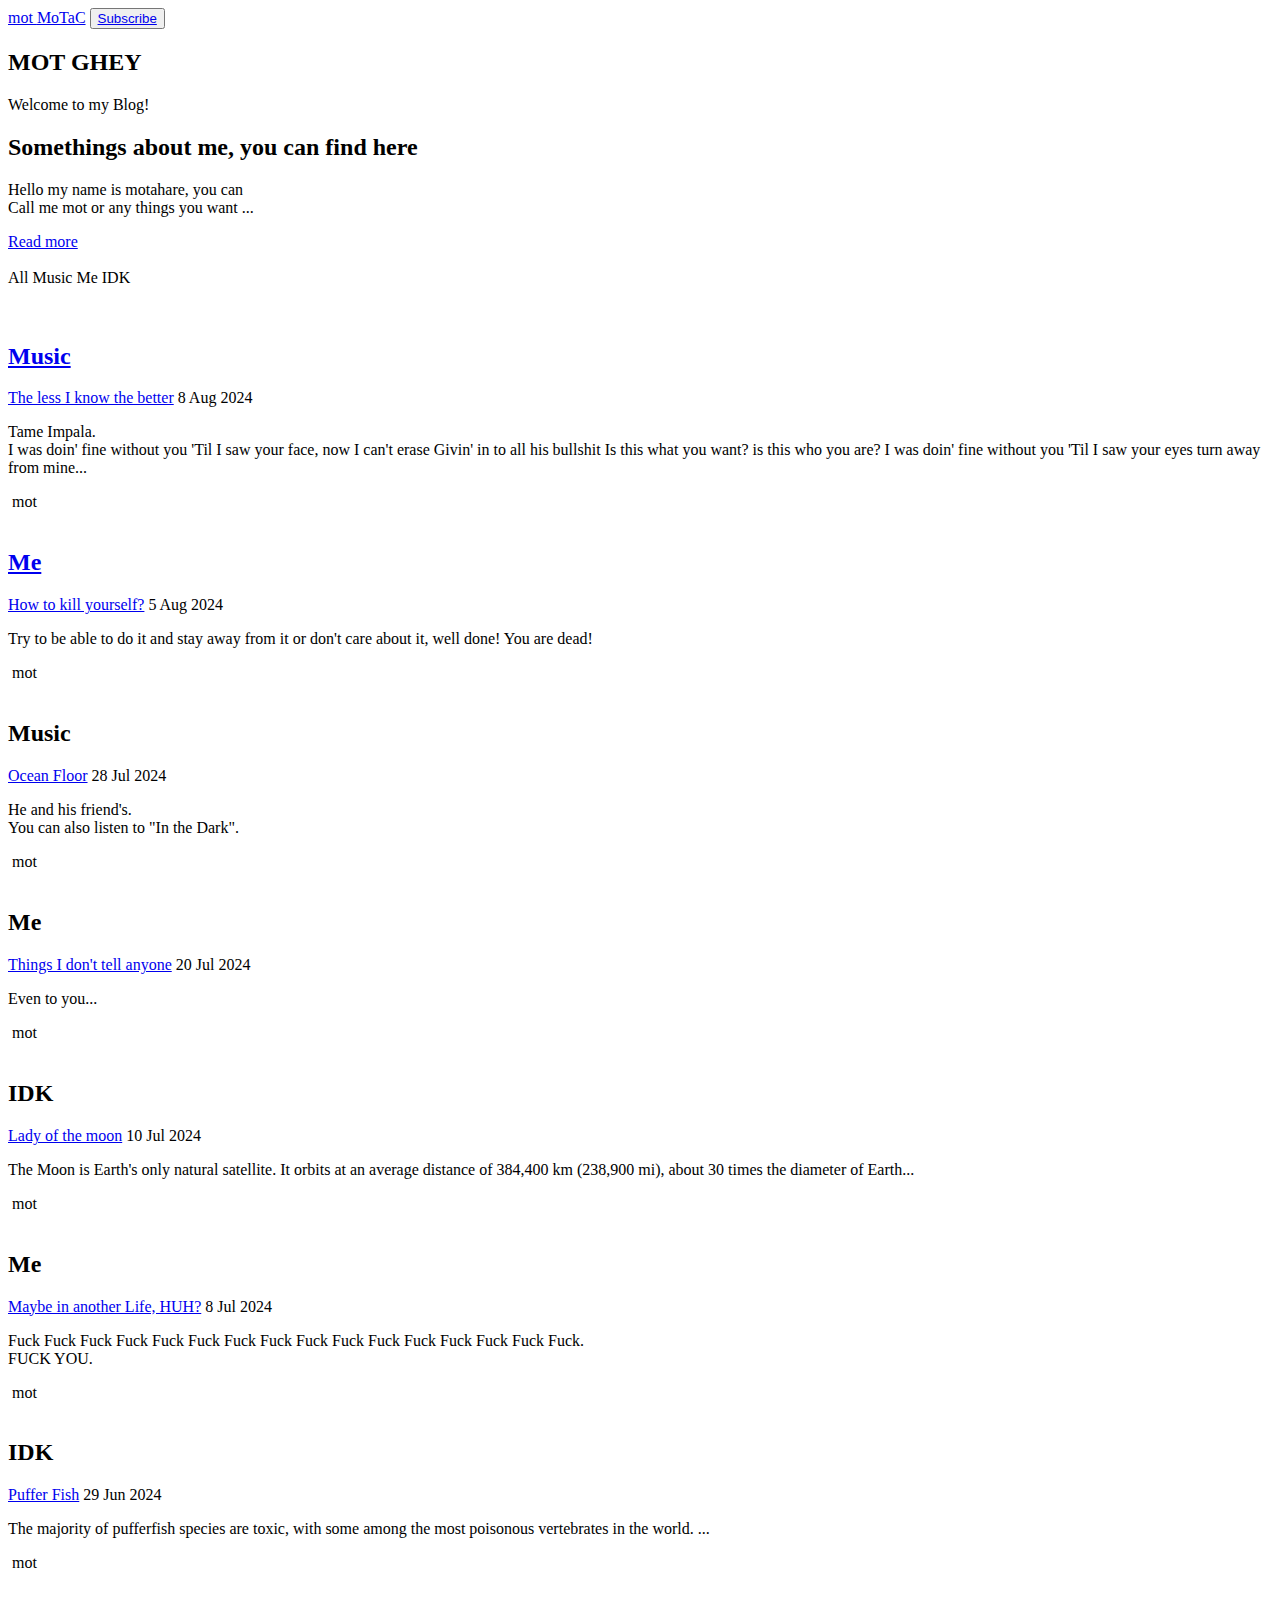
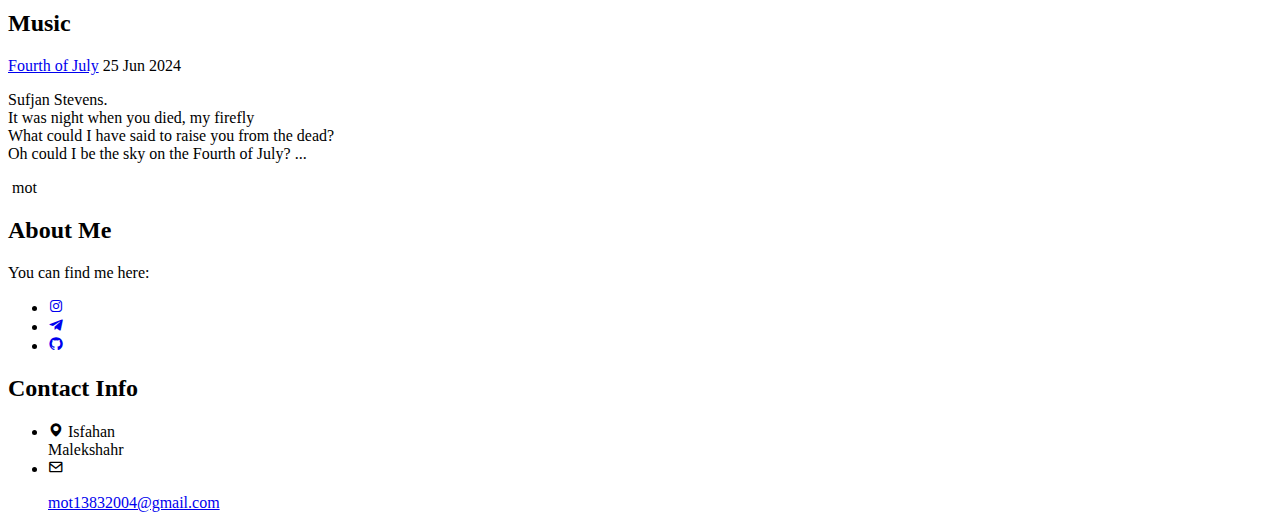
==== index.html @ dc7d22d6 "second commit" ====
<!DOCTYPE html>
<html lang="en">
<head>
    <meta charset="UTF-8">
    <title>my blog</title>
    <link href='https://unpkg.com/boxicons@2.1.4/css/boxicons.min.css' rel='stylesheet'>
    <link rel="stylesheet" href="style.css">
</head>
<body>
    <header>
        <div class="nav container">
            <a href="#" class="logo">mot <span>MoTaC</span></a>
            <button class="sub1 js-sub" onclick="sub()"><a href="#">Subscribe</a></button>
        </div>
    </header>

    <section class="home" id="home">
        <div class="home-text container">
            <h2 class="home-title">MOT GHEY</h2>
            <span class="home-subtitle">Welcome to my Blog!</span>
        </div>
    </section>

    <section class="about container" id="about">
        <div class="contentBx">
            <h2 class="titleText">Somethings about me, you can find here</h2>
            <p class="title-text">Hello my name is motahare, you can<br>
                Call me mot or any things you want ...</p>
            <a href="#" class="btn2">Read more</a>
        </div>
        <div>
            <img src="img/20.jpg" alt="" class="fitBg">
        </div>
    </section>

    <div class="post-filter container">
        <span class="filter-item active-filter" data-filter="all">All</span>
        <span class="filter-item" data-filter="tech">Music</span>
        <span class="filter-item" data-filter="food">Me</span>
        <span class="filter-item" data-filter="news">IDK</span>
    </div>

    <br>

    <div class="post container">
        <!--post1-->
        <div class="post-box tech">
            <a href="post1.html">
                <img src="img/03.jpg" alt="" class="post-img">
                <h2 class="category">Music</h2>
                <a href="#" class="post-title">The less I know the better</a>
                <span class="post-data">8 Aug 2024</span>
                <p class="post-description">
                    Tame Impala.<br>
                    I was doin' fine without you
                    'Til I saw your face, now I can't erase
                    Givin' in to all his bullshit
                    Is this what you want? is this who you are?
                    I was doin' fine without you
                    'Til I saw your eyes turn away from mine...</p>
                <div class="profile">
                    <img src="img/04.jpg" alt="" class="profile-img">
                    <span class="profile-name">mot</span>
                </div>
            </a>
        </div>

        <!--post2-->
        <div class="post-box food">
            <a href="post2.html">
                <img src="img/11.jpg" alt="" class="post-img">
                <h2 class="category">Me</h2>
                <a href="#" class="post-title">How to kill yourself?</a>
                <span class="post-data">5 Aug 2024</span>
                <p class="post-description">Try to be able to do it and stay away from it or don't care about it, well done! You are dead!</p>
                <div class="profile">
                    <img src="img/04.jpg" alt="" class="profile-img">
                    <span class="profile-name">mot</span>
                </div>
            </a>
        </div>

        <!--post3-->
        <div class="post-box tech">
            <img src="img/13.jpg" alt="" class="post-img">
            <h2 class="category">Music</h2>
            <a href="#" class="post-title">Ocean Floor</a>
            <span class="post-data">28 Jul 2024</span>
            <p class="post-description">He and his friend's.<br>You can also listen to "In the Dark".</p>
            <div class="profile">
                <img src="img/04.jpg" alt="" class="profile-img">
                <span class="profile-name">mot</span>
            </div>
        </div>

        <!--post4-->
        <div class="post-box food">
            <img src="img/14.jpg" alt="" class="post-img">
            <h2 class="category">Me</h2>
            <a href="#" class="post-title">Things I don't tell anyone</a>
            <span class="post-data">20 Jul 2024</span>
            <p class="post-description">Even to you...</p>
            <div class="profile">
                <img src="img/04.jpg" alt="" class="profile-img">
                <span class="profile-name">mot</span>
            </div>
        </div>

        <!--post5-->
        <div class="post-box news">
            <img src="img/08.jpg" alt="" class="post-img">
            <h2 class="category">IDK</h2>
            <a href="#" class="post-title">Lady of the moon</a>
            <span class="post-data">10 Jul 2024</span>
            <p class="post-description">The Moon is Earth's only natural satellite. It orbits at an average distance of 384,400 km (238,900 mi), about 30 times the diameter of Earth...</p>
            <div class="profile">
                <img src="img/04.jpg" alt="" class="profile-img">
                <span class="profile-name">mot</span>
            </div>
        </div>

        <!--post6-->
        <div class="post-box food">
            <img src="img/15.jpg" alt="" class="post-img">
            <h2 class="category">Me</h2>
            <a href="#" class="post-title">Maybe in another Life, HUH?</a>
            <span class="post-data">8 Jul 2024</span>
            <p class="post-description">Fuck Fuck Fuck Fuck Fuck Fuck Fuck Fuck Fuck Fuck Fuck Fuck Fuck Fuck Fuck Fuck.<br>FUCK YOU.</p>
            <div class="profile">
                <img src="img/04.jpg" alt="" class="profile-img">
                <span class="profile-name">mot</span>
            </div>
        </div>

        <!--post7-->
        <div class="post-box news">
            <img src="img/16.jpg" alt="" class="post-img">
            <h2 class="category">IDK</h2>
            <a href="#" class="post-title">Puffer Fish</a>
            <span class="post-data">29 Jun 2024</span>
            <p class="post-description">The majority of pufferfish species are toxic, with some among the most poisonous vertebrates in the world. ...</p>
            <div class="profile">
                <img src="img/04.jpg" alt="" class="profile-img">
                <span class="profile-name">mot</span>
            </div>
        </div>

        <!--post8-->
        <div class="post-box tech">
            <img src="img/17.jpg" alt="" class="post-img">
            <h2 class="category">Music</h2>
            <a href="#" class="post-title">Fourth of July</a>
            <span class="post-data">25 Jun 2024</span>
            <p class="post-description">Sufjan Stevens.<br>
                It was night when you died, my firefly<br>
                What could I have said to raise you from the dead?<br>
                Oh could I be the sky on the Fourth of July? ...</p>
            <div class="profile">
                <img src="img/04.jpg" alt="" class="profile-img">
                <span class="profile-name">mot</span>
            </div>
        </div>
    </div>

    <footer>
        <div class="footer-container">
            <div class="sec aboutus">
                <h2>About Me</h2>
                <p>You can find me here:</p>
                <ul class="sci">
                    <li><a href="#"><i class='bx bxl-instagram'></i></a></li>
                    <li><a href="https://t.me/@M0tGhey"><i class='bx bxl-telegram' ></i></a></li>
                    <li><a href="https://github.com/" target="_blank"><i class='bx bxl-github'></i></a></li>
                </ul>
            </div>
            <div class="sec contactbx">
                <h2>Contact Info</h2>
                <ul class="info">
                    <li>
                        <span><i class='bx bxs-map'></i></span>
                        <span>Isfahan<br>Malekshahr</span>
                    </li>
                    <li>
                        <span><i class='bx bx-envelope'></i></span>
                        <p><a href="mot13832004@gmail.com">mot13832004@gmail.com</a></p>
                    </li>
                </ul>
            </div>
        </div>
    </footer>

    <script src="https://cdnjs.cloudflare.com/ajax/libs/jquery/3.7.1/jquery.min.js" integrity="sha512-v2CJ7UaYy4JwqLDIrZUI/4hqeoQieOmAZNXBeQyjo21dadnwR+8ZaIJVT8EE2iyI61OV8e6M8PP2/4hpQINQ/g==" crossorigin="anonymous" referrerpolicy="no-referrer"></script>
    <script src="main.js"></script>
</body>
</html>
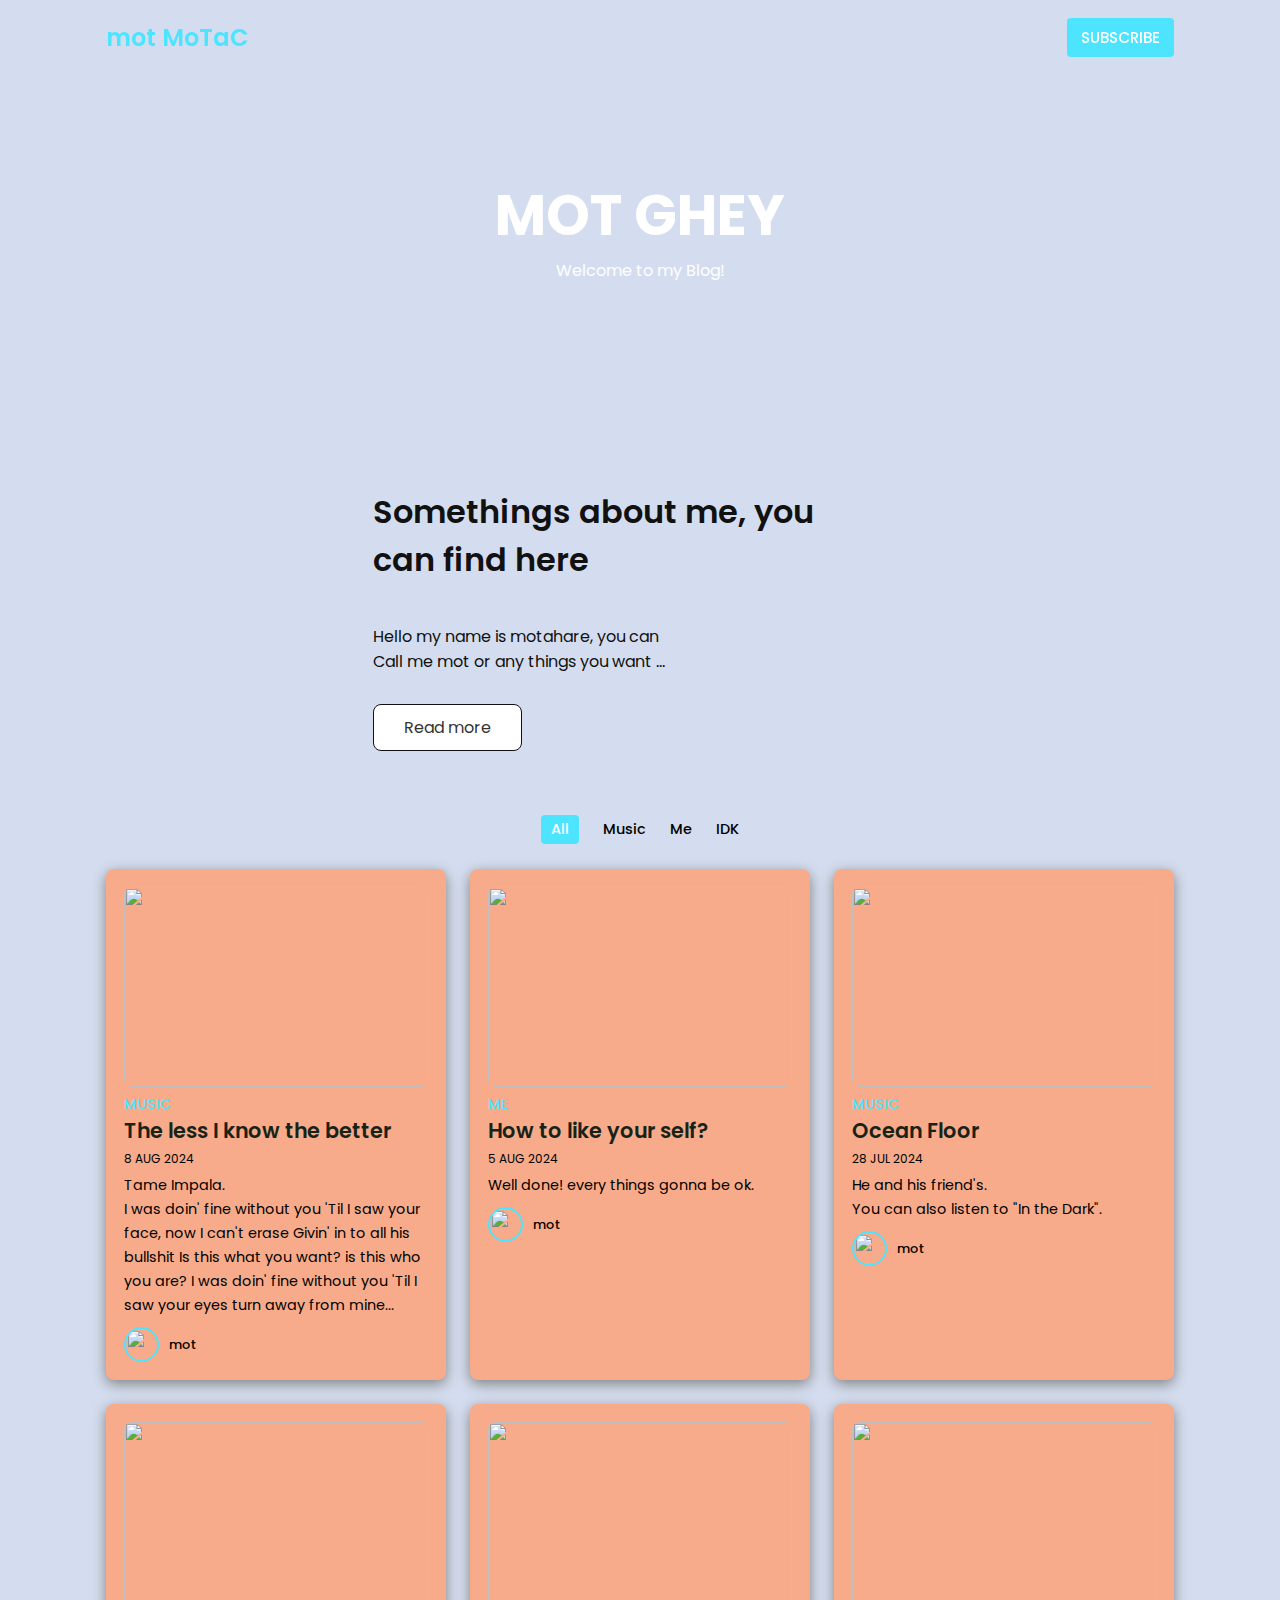
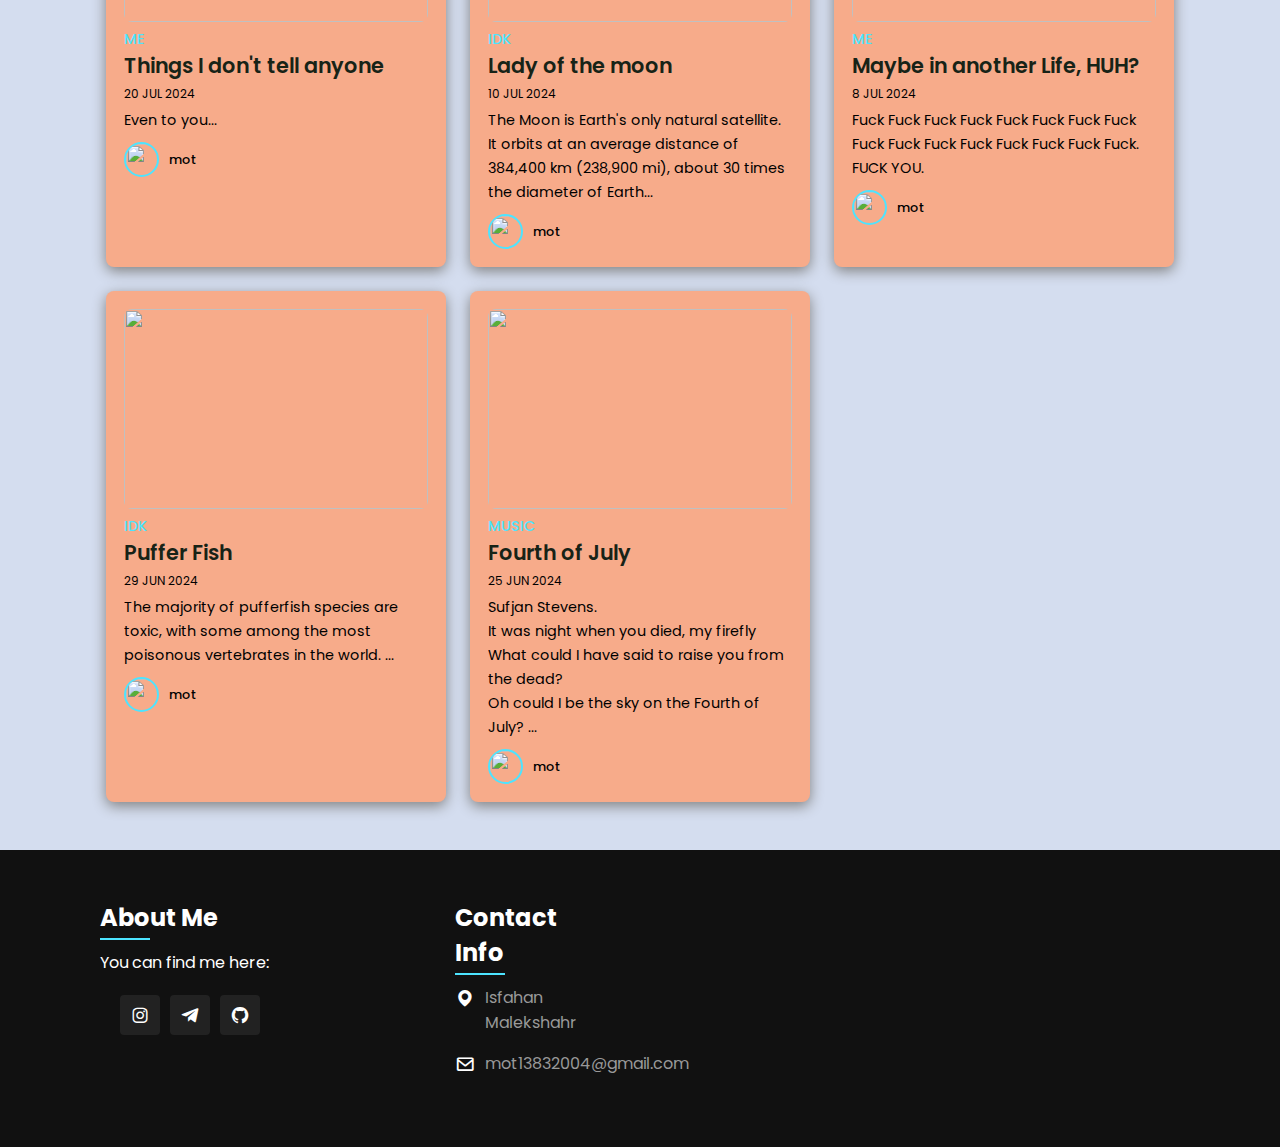
==== commit e4c1a131: "five" ====
--- a/index.html
+++ b/index.html
@@ -4,7 +4,7 @@
     <meta charset="UTF-8">
     <title>my blog</title>
     <link href='https://unpkg.com/boxicons@2.1.4/css/boxicons.min.css' rel='stylesheet'>
-    <link rel="stylesheet" href="style.css">
+    <link rel="stylesheet" href="css/style.css">
 </head>
 <body>
     <header>
@@ -29,7 +29,7 @@
             <a href="#" class="btn2">Read more</a>
         </div>
         <div>
-            <img src="img/20.jpg" alt="" class="fitBg">
+            <img src="img/me.jpg" alt="" class="fitBg">
         </div>
     </section>
 
@@ -46,7 +46,7 @@
         <!--post1-->
         <div class="post-box tech">
             <a href="post1.html">
-                <img src="img/03.jpg" alt="" class="post-img">
+                <img src="img/01.jpg" alt="" class="post-img">
                 <h2 class="category">Music</h2>
                 <a href="#" class="post-title">The less I know the better</a>
                 <span class="post-data">8 Aug 2024</span>
@@ -59,7 +59,7 @@
                     I was doin' fine without you
                     'Til I saw your eyes turn away from mine...</p>
                 <div class="profile">
-                    <img src="img/04.jpg" alt="" class="profile-img">
+                    <img src="img/profile.jpg" alt="" class="profile-img">
                     <span class="profile-name">mot</span>
                 </div>
             </a>
@@ -68,86 +68,88 @@
         <!--post2-->
         <div class="post-box food">
             <a href="post2.html">
-                <img src="img/11.jpg" alt="" class="post-img">
+                <img src="img/02.jpg" alt="" class="post-img">
                 <h2 class="category">Me</h2>
-                <a href="#" class="post-title">How to kill yourself?</a>
+                <a href="#" class="post-title">How to like your self?</a>
                 <span class="post-data">5 Aug 2024</span>
-                <p class="post-description">Try to be able to do it and stay away from it or don't care about it, well done! You are dead!</p>
-                <div class="profile">
-                    <img src="img/04.jpg" alt="" class="profile-img">
-                    <span class="profile-name">mot</span>
+                <p class="post-description">Well done! every things gonna be ok.</p>
+                <div class="set-position">
+                    <div class="profile">
+                        <img src="img/profile.jpg" alt="" class="profile-img">
+                        <span class="profile-name">mot</span>
+                    </div>
                 </div>
             </a>
         </div>
 
         <!--post3-->
         <div class="post-box tech">
-            <img src="img/13.jpg" alt="" class="post-img">
+            <img src="img/03.jpg" alt="" class="post-img">
             <h2 class="category">Music</h2>
             <a href="#" class="post-title">Ocean Floor</a>
             <span class="post-data">28 Jul 2024</span>
             <p class="post-description">He and his friend's.<br>You can also listen to "In the Dark".</p>
             <div class="profile">
-                <img src="img/04.jpg" alt="" class="profile-img">
+                <img src="img/profile.jpg" alt="" class="profile-img">
                 <span class="profile-name">mot</span>
             </div>
         </div>
 
         <!--post4-->
         <div class="post-box food">
-            <img src="img/14.jpg" alt="" class="post-img">
+            <img src="img/04.jpg" alt="" class="post-img">
             <h2 class="category">Me</h2>
             <a href="#" class="post-title">Things I don't tell anyone</a>
             <span class="post-data">20 Jul 2024</span>
             <p class="post-description">Even to you...</p>
             <div class="profile">
-                <img src="img/04.jpg" alt="" class="profile-img">
+                <img src="img/profile.jpg" alt="" class="profile-img">
                 <span class="profile-name">mot</span>
             </div>
         </div>
 
         <!--post5-->
         <div class="post-box news">
-            <img src="img/08.jpg" alt="" class="post-img">
+            <img src="img/05.jpg" alt="" class="post-img">
             <h2 class="category">IDK</h2>
             <a href="#" class="post-title">Lady of the moon</a>
             <span class="post-data">10 Jul 2024</span>
             <p class="post-description">The Moon is Earth's only natural satellite. It orbits at an average distance of 384,400 km (238,900 mi), about 30 times the diameter of Earth...</p>
             <div class="profile">
-                <img src="img/04.jpg" alt="" class="profile-img">
+                <img src="img/profile.jpg" alt="" class="profile-img">
                 <span class="profile-name">mot</span>
             </div>
         </div>
 
         <!--post6-->
         <div class="post-box food">
-            <img src="img/15.jpg" alt="" class="post-img">
+            <img src="img/06.jpg" alt="" class="post-img">
             <h2 class="category">Me</h2>
             <a href="#" class="post-title">Maybe in another Life, HUH?</a>
             <span class="post-data">8 Jul 2024</span>
             <p class="post-description">Fuck Fuck Fuck Fuck Fuck Fuck Fuck Fuck Fuck Fuck Fuck Fuck Fuck Fuck Fuck Fuck.<br>FUCK YOU.</p>
             <div class="profile">
-                <img src="img/04.jpg" alt="" class="profile-img">
+                <img src="img/profile.jpg" alt="" class="profile-img">
                 <span class="profile-name">mot</span>
             </div>
         </div>
 
         <!--post7-->
         <div class="post-box news">
-            <img src="img/16.jpg" alt="" class="post-img">
+            <img src="img/07.jpg" alt="" class="post-img">
             <h2 class="category">IDK</h2>
             <a href="#" class="post-title">Puffer Fish</a>
             <span class="post-data">29 Jun 2024</span>
             <p class="post-description">The majority of pufferfish species are toxic, with some among the most poisonous vertebrates in the world. ...</p>
             <div class="profile">
-                <img src="img/04.jpg" alt="" class="profile-img">
+                <img src="img/profile.jpg" alt="" class="profile-img">
                 <span class="profile-name">mot</span>
             </div>
         </div>
 
         <!--post8-->
         <div class="post-box tech">
-            <img src="img/17.jpg" alt="" class="post-img">
+            <img src="img/08.jpg" alt="" class="post-img">
             <h2 class="category">Music</h2>
             <a href="#" class="post-title">Fourth of July</a>
             <span class="post-data">25 Jun 2024</span>
@@ -156,7 +158,7 @@
                 What could I have said to raise you from the dead?<br>
                 Oh could I be the sky on the Fourth of July? ...</p>
             <div class="profile">
-                <img src="img/04.jpg" alt="" class="profile-img">
+                <img src="img/profile.jpg" alt="" class="profile-img">
                 <span class="profile-name">mot</span>
             </div>
         </div>
@@ -190,6 +192,6 @@
     </footer>
 
     <script src="https://cdnjs.cloudflare.com/ajax/libs/jquery/3.7.1/jquery.min.js" integrity="sha512-v2CJ7UaYy4JwqLDIrZUI/4hqeoQieOmAZNXBeQyjo21dadnwR+8ZaIJVT8EE2iyI61OV8e6M8PP2/4hpQINQ/g==" crossorigin="anonymous" referrerpolicy="no-referrer"></script>
-    <script src="main.js"></script>
+    <script src="scripts/main.js"></script>
 </body>
 </html>--- a/css/style.css
+++ b/css/style.css
@@ -0,0 +1,596 @@
+@import url('https://fonts.googleapis.com/css2?family=Edu+VIC+WA+NT+Beginner:wght@400..700&family=IBM+Plex+Sans+Arabic:wght@100;200;300;400;500;600;700&family=League+Spartan:wght@100..900&family=Poppins:ital,wght@0,100;0,200;0,300;0,400;0,500;0,600;0,700;0,800;0,900;1,100;1,200;1,300;1,400;1,500;1,600;1,700;1,800;1,900&family=Vazirmatn:wght@588&display=swap');
+@import url('https://fonts.googleapis.com/css2?family=Poppins:ital,wght@0,600;0,700;1,400&display=swap');
+* {
+    font-family: 'Poppins', sans-serif;
+    margin: 0;
+    padding: 0;
+    scroll-behavior: smooth;
+    scroll-padding-top: 2rem;
+    box-sizing: border-box;
+}
+
+body {
+    background: rgba(76,114,189,0.24);
+}
+
+/* root value */
+:root {
+    --container-color: #1a1e21;
+    --second-color: rgba(77, 228, 255);
+    --tex-color: #172317;
+    --bg-color: #fff;
+}
+
+::selection {
+    color: var(--bg-color);
+    background: var(--second-color);
+}
+
+a {
+    text-decoration: none;
+}
+
+li {
+    list-style: none;
+}
+
+img {
+    width: 100%;
+}
+
+section {
+    padding: 3rem 0 2rem;
+}
+
+.container {
+    max-width: 1068px;
+    margin: auto;
+    width: 100%;
+}
+
+a {
+    color: #fff;
+}
+
+/* Header */
+header {
+    position: fixed;
+    top: 0;
+    left: 0;
+    width: 100%;
+    z-index: 200;
+}
+
+header.shadow {
+    background: var(--bg-color);
+    box-shadow: 0 1px 4px hsl(0 4% 14% / 10%);
+    transition: .5s;
+}
+
+header.shadow .logo {
+    color: var(--tex-color);
+}
+
+.nav {
+    display: flex;
+    align-items: center;
+    justify-content: space-between;
+    padding: 18px 0;
+}
+
+.logo {
+    font-size: 1.5rem;
+    font-weight: 600;
+    color: var(--second-color);
+}
+
+.logo span {
+    color: var(--second-color);
+}
+
+.sub1 {
+    padding: 8px 14px;
+    border: none;
+    text-transform: uppercase;
+    font-size: 15px;
+    font-weight: 500;
+    border-radius: 4px;
+    background: var(--second-color);
+    color: var(--bg-color);
+    cursor: pointer;
+}
+
+.sub2 {
+    background-color: orange;
+}
+
+.login:hover {
+    background: hsl(199, 98%, 56%);
+    transition: .5s;
+}
+
+.div1 {
+    display: flex;
+    justify-content: center;
+    align-items: center;
+}
+
+.home {
+    width: 100%;
+    min-height: 440px;
+    background: url("../img/banner.jpg");
+    display: flex;
+    justify-content: center;
+    align-items: center;
+}
+
+.home-text {
+    color: var(--bg-color);
+    text-align: center;
+}
+
+.home-title {
+    font-size: 3.5rem;
+}
+
+.home-subtitle {
+    font-size: 1rem;
+    font-weight: 400;
+}
+
+.about {
+    position: relative;
+    width: 100%;
+    display: flex;
+    justify-content: center;
+    align-items: center;
+}
+
+.about .contentBx {
+    max-width: 50%;
+    width: 50%;
+    text-align: left;
+    padding-right: 30px;
+}
+
+.titleText {
+    font-weight: 600;
+    color: #111;
+    font-size: 2rem;
+    margin-bottom: 40px;
+}
+
+.farsi-title {
+    font-family: "IBM Plex Sans Arabic", sans-serif;
+    direction: rtl; text-align: right;
+}
+
+.title-text {
+    color: #111;
+    font-size: 1rem;
+}
+
+.fitBg {
+    margin-top: 60px;
+    border-radius: 10px;
+    box-shadow: 0 4px 14px gray;
+    width: 400px;
+}
+
+
+
+.about .imgBx {
+    position: relative;
+    min-width: 50%;
+    width: 50%;
+    min-height: 500px;
+}
+
+.btn2 {
+    position: relative;
+    display: inline-block;
+    margin-top: 30px;
+    padding: 10px 30px;
+    background: #fff;
+    border: 1px solid #111;
+    color: #333;
+    text-decoration: none;
+    transition: 0.5s;
+    border-radius: 8px;
+}
+
+.btn2:hover {
+    background-color: var(--second-color);
+    border: none;
+    color: #fff;
+}
+
+.post-filter {
+    display: flex;
+    justify-content: center;
+    align-items: center;
+    column-gap: 1.5rem;
+    margin-top: 2rem !important;
+}
+
+.filter-item {
+    font-size: 0.9rem;
+    font-weight: 500;
+    cursor: pointer;
+}
+
+.active-filter {
+    background: var(--second-color);
+    color: var(--bg-color);
+    padding: 4px 10px;
+    border-radius: 4px;
+}
+
+.post {
+    display: grid;
+    grid-template-columns: repeat(auto-fit, minmax(280px, auto));
+    justify-content: center;
+    gap: 1.5rem;
+}
+
+.post-box {
+    cursor: pointer;
+    background-color: rgb(247, 171, 138);
+    box-shadow: 0 4px 14px gray;
+    padding: 18px;
+    border-radius: 0.5rem;
+    max-height: 600px;
+    overflow: hidden;
+}
+
+.set-position {
+}
+
+.post-img {
+    width: 100%;
+    height: 200px;
+    object-fit: cover;
+    object-position: center;
+    border-radius: 0.5rem;
+}
+
+.category {
+    font-size: 0.9rem;
+    font-weight: 500;
+    text-transform: uppercase;
+    color: var(--second-color);
+}
+
+.post-title {
+    font-size: 1.3rem;
+    font-weight: 600;
+    color: var(--tex-color);
+    display: -webkit-box;
+    --webkit-line-clamb: 2;
+    --webkit-box-orient: vertical;
+    overflow: hidden;
+}
+
+.post-data {
+    display: flex;
+    font-size: 0.75rem;
+    text-transform: uppercase;
+    margin-top: 4px;
+    font-weight: 400;
+}
+
+.post-description {
+    font-size: 0.9rem;
+    line-height: 1.5rem;
+    margin: 5px 0 10px;
+    display: -webkit-box;
+    --webkit-line-clamb: 2;
+    -webkit-box-orient: vertical;
+    overflow: hidden;
+}
+
+.profile {
+    display: flex;
+    align-items: center;
+    gap: 10px;
+}
+
+.profile-img {
+    width: 35px;
+    height: 35px;
+    border-radius: 50%;
+    object-fit: cover;
+    object-position: center;
+    border: 2px solid var(--second-color);
+}
+
+.profile-name {
+    font-size: 0.8rem;
+    font-weight: 500;
+}
+
+footer {
+    position: relative;
+    width: 100%;
+    height: auto;
+    padding: 50px 100px;
+    margin-top: 3rem;
+    background: #111;
+    display: flex;
+    font-family: sans-serif;
+    justify-content: space-between;
+}
+
+.footer-container {
+    display: flex;
+    justify-content: space-between;
+    flex-wrap: wrap;
+    flex-direction: row;
+}
+
+.footer-container .sec {
+    margin-right: 30px;
+}
+
+.footer-container .sec .aboutus {
+    width: 40%;
+}
+
+.footer-container h2 {
+    position: relative;
+    color: #fff;
+    margin-bottom: 15px;
+}
+
+.footer-container h2::before {
+    content: '';
+    position: absolute;
+    bottom: -5px;
+    left: 0;
+    width: 50px;
+    height: 2px;
+    background: rgba(77, 228, 255);
+}
+
+footer p {
+    color: #fff;
+}
+
+.sci {
+    margin: 20px;
+    display: flex;
+}
+
+.sci li {
+    list-style: none;
+}
+
+.sci li a {
+    display: inline-block;
+    width: 40px;
+    height: 40px;
+    background: #222;
+    display: flex;
+    justify-content: center;
+    align-items: center;
+    margin-right: 10px;
+    text-decoration: none;
+    border-radius: 4px;
+    transform: .5s;
+}
+
+.sci li a:hover {
+    background-color: rgba(77, 228, 255);
+}
+
+.sci li a .bx {
+    color: #fff;
+    font-size: 20px;
+}
+
+.quick-links {
+    position: relative;
+    width: 25%;
+}
+
+.quick-links ul li {
+    list-style: none;
+}
+
+.quick-links ul li {
+    color: #999;
+    text-decoration: none;
+    margin-bottom: 10px;
+    display: inline-block;
+    transition: 0.3s;
+}
+
+.quick-links ul li a:hover {
+    color: #fff;
+}
+
+.footer-container .contactbx {
+    width: calc(35% - 60px);
+    margin-right: 0 !important;
+}
+
+.contactbx .info {
+    position: relative;
+}
+
+.contactbx .info li {
+    display: flex !important;
+    margin-bottom: 16px;
+}
+
+.contactbx .info li span:nth-child(1) {
+    color: #fff;
+    font-size: 20px;
+    margin-right: 10px;
+}
+
+.contactbx .info li span {
+    color: #999;
+}
+
+.contactbx .info li a {
+    color: #999;
+    text-decoration: none;
+    transition: .5s;
+}
+
+.contactbx .info li a:hover {
+    color: #fff;
+}
+
+@media (max-width: 1060px) {
+    .container {
+        margin: 0 auto;
+        width: 95%;
+    }
+
+    .home-text {
+        width: 100%;
+    }
+}
+
+@media (max-width: 768px) {
+    .nav {
+        padding: 10px 0;
+    }
+
+    section {
+        padding: 2rem 0 !important;
+    }
+
+    .header-content {
+        margin-top: 3rem !important;
+    }
+
+    .home {
+        min-height: 380px;
+    }
+
+    .home-title {
+        font-size: 3rem;
+    }
+
+    .header-title {
+        font-size: 2rem;
+    }
+
+    .header-img {
+        height: 370px;
+    }
+
+    .about {
+        flex-direction: column;
+    }
+
+    .about .contactbx {
+        min-width: 100%;
+        width: 100%;
+        text-align: center;
+        padding-right: 0;
+    }
+
+    .about .contactbx, .about .imgBx {
+        min-width: 100%;
+        width: 100%;
+        text-align: center;
+        padding-right: 0;
+    }
+
+    .about .imgBx {
+        min-height: 250px;
+    }
+
+    .btn2 {
+        margin-bottom: 30px;
+    }
+
+    .post-header {
+        height: 435px;
+    }
+
+    .post-header {
+        margin-top: 9rem !important;
+    }
+}
+
+@media (max-width: 570px) {
+    .post-header {
+        height: 390px;
+    }
+
+    .header-title {
+        width: 100%;
+    }
+
+    .header-img {
+        height: 340px;
+    }
+}
+
+@media (max-width: 396px) {
+    .home-title {
+        font-size: 2rem;
+    }
+
+    .home-subtitle {
+        font-size: 0.9rem;
+    }
+
+    .home {
+        min-height: 300px;
+    }
+
+    .post-box {
+        padding: 10px;
+    }
+
+    .header-title {
+        font-size: 1.4rem;
+    }
+
+    .header-img {
+        height: 240px;
+    }
+
+    .post-header {
+        height: 335px;
+    } 
+
+    .header-img {
+        height: 340px;
+    }
+}
+
+/* footer media query */
+@media (max-width: 991px) {
+    footer {
+        padding: 40px;
+        font-size: 20px;
+    }
+
+    footer .footer-container {
+        flex-direction: column;
+    }
+
+    footer .footer-container .sec {
+        margin-right: 0;
+        margin-bottom: 40px;
+    }
+
+    footer .footer-container .sec .aboutus {
+        width: 100% !important;
+    }
+
+    footer .footer-container .quick-links {
+        width: 100%;
+    }
+
+    footer .footer-container .contactbx {
+        width: 100%;
+    }
+}